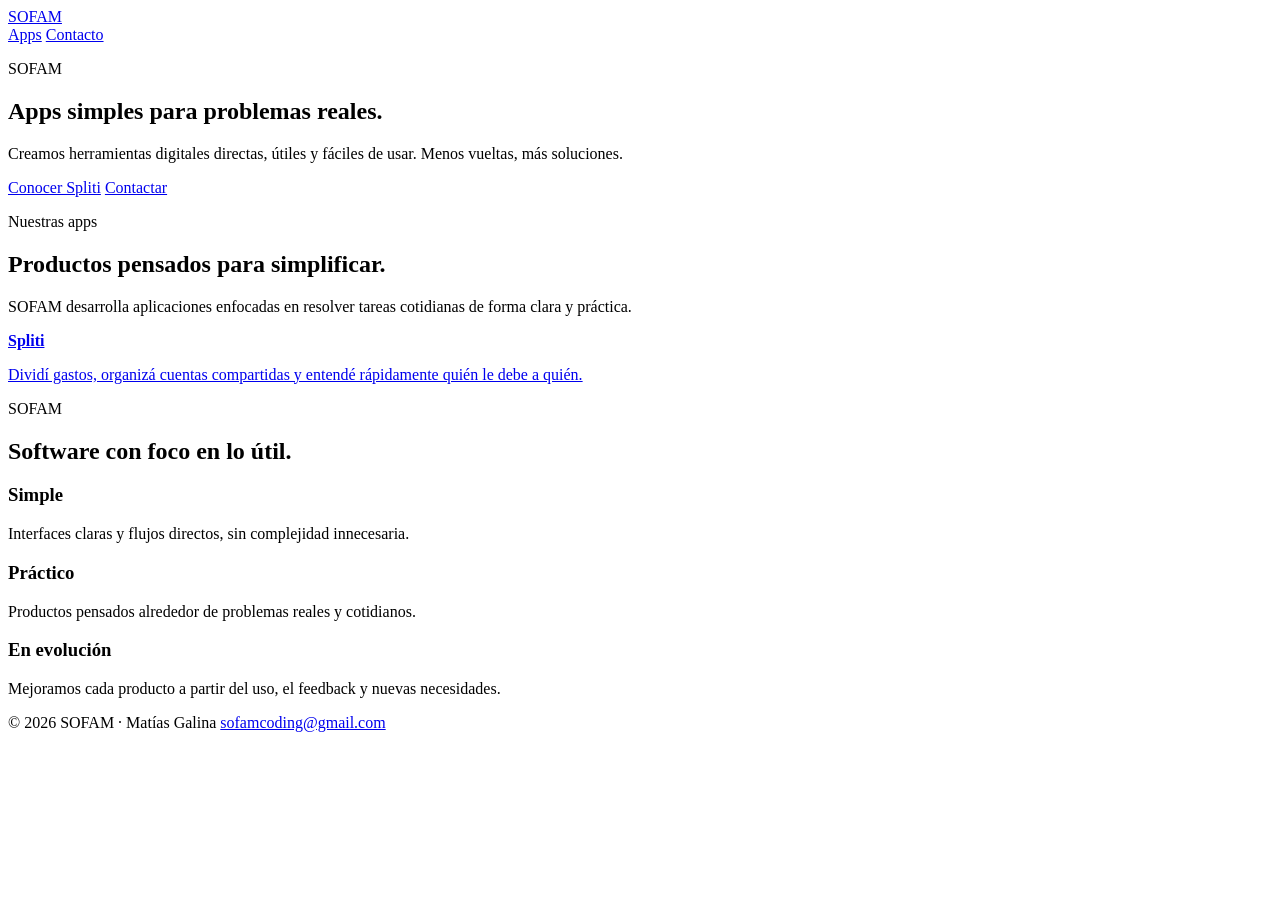
==== index.html @ 897d7018 "Add files via upload" ====
<!doctype html>
<html lang="es">
<head>
  <meta charset="utf-8">
  <meta name="viewport" content="width=device-width, initial-scale=1">
  <title>SOFAM — Apps simples para problemas reales</title>
  <meta name="description" content="SOFAM crea apps simples para problemas reales. Conocé Spliti y nuestras próximas aplicaciones.">
  <link rel="canonical" href="https://sofam.com.ar/">
  <link rel="stylesheet" href="./assets/styles.css">
</head>
<body>
  <header class="site-header">
    <div class="container nav">
      <a class="brand" href="./" aria-label="SOFAM inicio"><span class="brand-mark" aria-hidden="true"></span>SOFAM</a>
      <nav class="nav-links" aria-label="Navegación principal">
        <a href="#apps">Apps</a>
        <a class="hide-mobile" href="mailto:sofamcoding@gmail.com">Contacto</a>
      </nav>
    </div>
  </header>

  <main>
    <section class="hero">
      <div class="container hero-grid">
        <div>
          <p class="eyebrow">SOFAM</p>
          <h1>Apps simples para problemas reales.</h1>
          <p class="lead">Creamos herramientas digitales directas, útiles y fáciles de usar. Menos vueltas, más soluciones.</p>
          <div class="actions">
            <a class="button primary" href="./spliti/">Conocer Spliti</a>
            <a class="button" href="mailto:sofamcoding@gmail.com">Contactar</a>
          </div>
        </div>
        <div class="hero-card" aria-hidden="true">
          <div class="mini-app">
            <div class="mini-logo"></div>
            <div class="mini-line"></div>
            <div class="mini-line short"></div>
            <div class="mini-line"></div>
            <div class="mini-chip"></div>
          </div>
        </div>
      </div>
    </section>

    <section class="section soft" id="apps">
      <div class="container">
        <p class="eyebrow">Nuestras apps</p>
        <h2>Productos pensados para simplificar.</h2>
        <p class="section-copy">SOFAM desarrolla aplicaciones enfocadas en resolver tareas cotidianas de forma clara y práctica.</p>

        <a class="app-card" href="./spliti/">
          <span class="app-icon" aria-hidden="true"></span>
          <span>
            <strong>Spliti</strong>
            <p>Dividí gastos, organizá cuentas compartidas y entendé rápidamente quién le debe a quién.</p>
          </span>
        </a>
      </div>
    </section>

    <section class="section">
      <div class="container">
        <p class="eyebrow">SOFAM</p>
        <h2>Software con foco en lo útil.</h2>
        <div class="cards">
          <article class="card"><h3>Simple</h3><p>Interfaces claras y flujos directos, sin complejidad innecesaria.</p></article>
          <article class="card"><h3>Práctico</h3><p>Productos pensados alrededor de problemas reales y cotidianos.</p></article>
          <article class="card"><h3>En evolución</h3><p>Mejoramos cada producto a partir del uso, el feedback y nuevas necesidades.</p></article>
        </div>
      </div>
    </section>
  </main>

  <footer class="footer">
    <div class="container footer-inner">
      <span>© 2026 SOFAM · Matías Galina</span>
      <span><a href="mailto:sofamcoding@gmail.com">sofamcoding@gmail.com</a></span>
    </div>
  </footer>
</body>
</html>
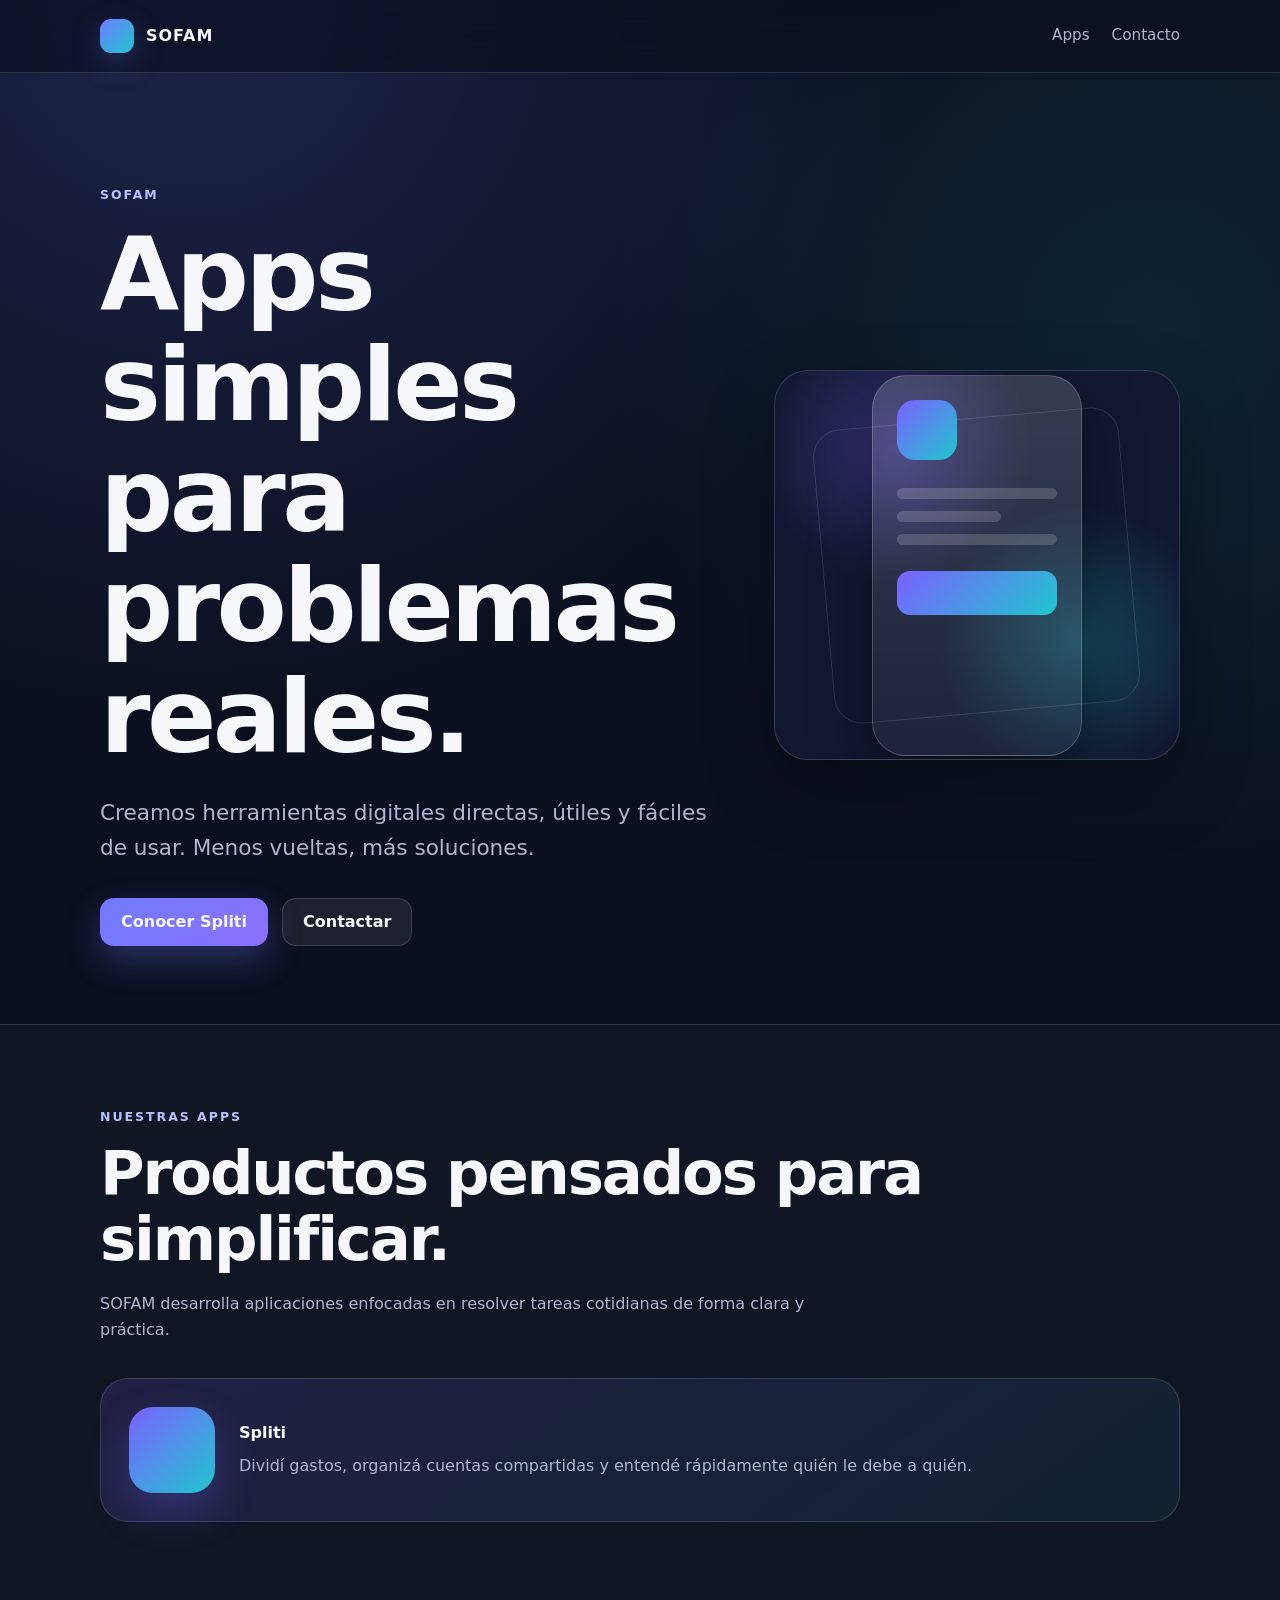
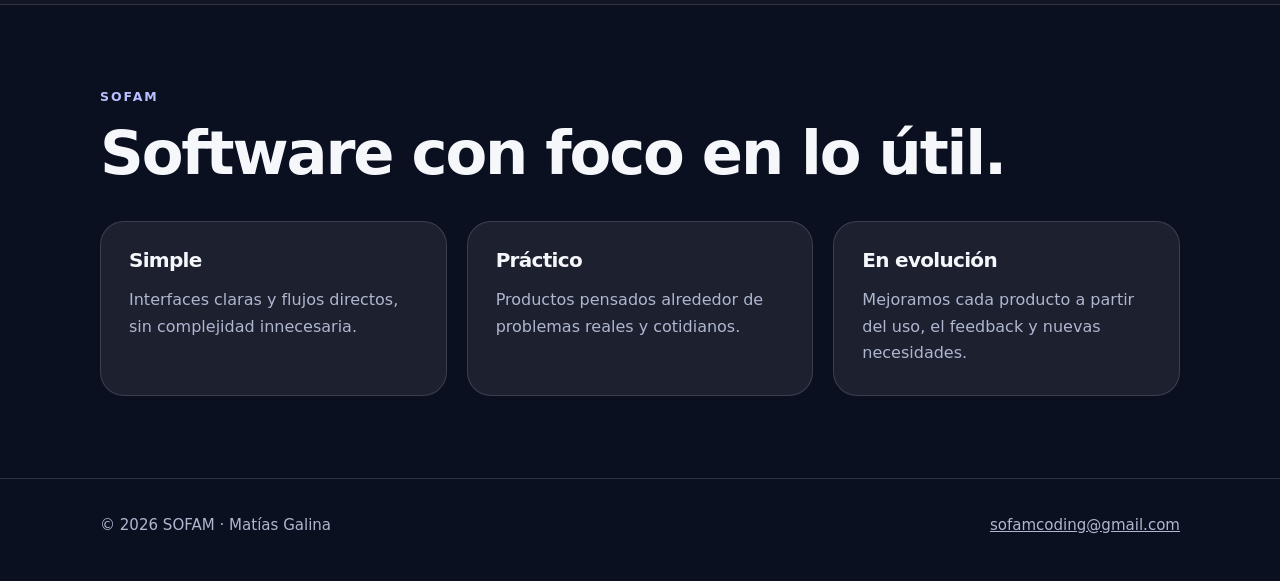
==== commit 33377e5a: "Organize SOFAM and Spliti public pages" ====
--- a/index.html
+++ b/index.html
@@ -6,12 +6,12 @@
   <title>SOFAM — Apps simples para problemas reales</title>
   <meta name="description" content="SOFAM crea apps simples para problemas reales. Conocé Spliti y nuestras próximas aplicaciones.">
   <link rel="canonical" href="https://sofam.com.ar/">
-  <link rel="stylesheet" href="./assets/styles.css">
+  <link rel="stylesheet" href="/assets/styles.css">
 </head>
 <body>
   <header class="site-header">
     <div class="container nav">
-      <a class="brand" href="./" aria-label="SOFAM inicio"><span class="brand-mark" aria-hidden="true"></span>SOFAM</a>
+      <a class="brand" href="https://sofam.com.ar/" aria-label="SOFAM inicio"><span class="brand-mark" aria-hidden="true"></span>SOFAM</a>
       <nav class="nav-links" aria-label="Navegación principal">
         <a href="#apps">Apps</a>
         <a class="hide-mobile" href="mailto:sofamcoding@gmail.com">Contacto</a>
@@ -27,7 +27,7 @@
           <h1>Apps simples para problemas reales.</h1>
           <p class="lead">Creamos herramientas digitales directas, útiles y fáciles de usar. Menos vueltas, más soluciones.</p>
           <div class="actions">
-            <a class="button primary" href="./spliti/">Conocer Spliti</a>
+            <a class="button primary" href="https://sofam.com.ar/spliti/">Conocer Spliti</a>
             <a class="button" href="mailto:sofamcoding@gmail.com">Contactar</a>
           </div>
         </div>
@@ -49,7 +49,7 @@
         <h2>Productos pensados para simplificar.</h2>
         <p class="section-copy">SOFAM desarrolla aplicaciones enfocadas en resolver tareas cotidianas de forma clara y práctica.</p>
 
-        <a class="app-card" href="./spliti/">
+        <a class="app-card" href="https://sofam.com.ar/spliti/">
           <span class="app-icon" aria-hidden="true"></span>
           <span>
             <strong>Spliti</strong>
--- a/assets/styles.css
+++ b/assets/styles.css
@@ -0,0 +1,211 @@
+:root {
+  --bg: #0b1020;
+  --bg-soft: #111830;
+  --surface: rgba(255,255,255,.07);
+  --surface-strong: rgba(255,255,255,.11);
+  --text: #f6f7fb;
+  --muted: #aeb7cf;
+  --line: rgba(255,255,255,.14);
+  --sofam: #6f7cff;
+  --spliti-a: #7b61ff;
+  --spliti-b: #20c6cf;
+  --accent: #b9c0ff;
+  --shadow: 0 28px 70px rgba(0,0,0,.28);
+  --radius: 24px;
+  --max: 1080px;
+}
+
+* { box-sizing: border-box; }
+html { scroll-behavior: smooth; }
+body {
+  margin: 0;
+  font-family: Inter, ui-sans-serif, system-ui, -apple-system, BlinkMacSystemFont, "Segoe UI", sans-serif;
+  background:
+    radial-gradient(circle at 15% 0%, rgba(111,124,255,.18), transparent 30%),
+    radial-gradient(circle at 90% 15%, rgba(32,198,207,.11), transparent 25%),
+    var(--bg);
+  color: var(--text);
+  line-height: 1.65;
+}
+
+a { color: inherit; }
+img { max-width: 100%; }
+
+.container { width: min(var(--max), calc(100% - 40px)); margin: 0 auto; }
+
+.site-header {
+  position: sticky;
+  top: 0;
+  z-index: 20;
+  backdrop-filter: blur(18px);
+  background: rgba(11,16,32,.72);
+  border-bottom: 1px solid var(--line);
+}
+.nav {
+  min-height: 72px;
+  display: flex;
+  align-items: center;
+  justify-content: space-between;
+  gap: 24px;
+}
+.brand {
+  display: inline-flex;
+  align-items: center;
+  gap: 12px;
+  text-decoration: none;
+  font-weight: 800;
+  letter-spacing: .06em;
+}
+.brand-mark {
+  width: 34px;
+  height: 34px;
+  border-radius: 11px;
+  background: linear-gradient(135deg, var(--sofam), var(--spliti-b));
+  box-shadow: 0 10px 30px rgba(111,124,255,.28);
+}
+.nav-links { display: flex; align-items: center; gap: 22px; }
+.nav-links a { color: var(--muted); text-decoration: none; font-size: .95rem; }
+.nav-links a:hover { color: var(--text); }
+
+.hero { padding: 112px 0 78px; }
+.hero-grid { display: grid; grid-template-columns: 1.2fr .8fr; align-items: center; gap: 64px; }
+.eyebrow {
+  margin: 0 0 14px;
+  color: var(--accent);
+  text-transform: uppercase;
+  letter-spacing: .16em;
+  font-size: .78rem;
+  font-weight: 800;
+}
+h1, h2, h3 { line-height: 1.08; letter-spacing: -.035em; margin-top: 0; }
+h1 { font-size: clamp(3rem, 8vw, 6.6rem); margin-bottom: 22px; }
+h2 { font-size: clamp(2rem, 5vw, 3.8rem); margin-bottom: 18px; }
+h3 { font-size: 1.25rem; margin-bottom: 10px; }
+.lead { font-size: clamp(1.08rem, 2vw, 1.35rem); color: var(--muted); max-width: 660px; }
+.actions { display: flex; gap: 14px; flex-wrap: wrap; margin-top: 32px; }
+.button {
+  display: inline-flex;
+  align-items: center;
+  justify-content: center;
+  min-height: 48px;
+  padding: 0 20px;
+  border-radius: 14px;
+  border: 1px solid var(--line);
+  text-decoration: none;
+  font-weight: 750;
+  background: var(--surface);
+}
+.button.primary {
+  border-color: transparent;
+  background: linear-gradient(135deg, var(--sofam), #8c6fff);
+  box-shadow: 0 14px 34px rgba(111,124,255,.3);
+}
+.button:hover { transform: translateY(-1px); }
+
+.hero-card {
+  min-height: 390px;
+  border: 1px solid var(--line);
+  border-radius: 34px;
+  background:
+    radial-gradient(circle at 30% 20%, rgba(123,97,255,.34), transparent 32%),
+    radial-gradient(circle at 75% 70%, rgba(32,198,207,.28), transparent 34%),
+    var(--bg-soft);
+  box-shadow: var(--shadow);
+  display: grid;
+  place-items: center;
+  position: relative;
+  overflow: hidden;
+}
+.hero-card::after {
+  content: "";
+  position: absolute;
+  inset: 12%;
+  border-radius: 28px;
+  border: 1px solid rgba(255,255,255,.12);
+  transform: rotate(-5deg);
+}
+.mini-app {
+  width: 210px;
+  aspect-ratio: .55;
+  border-radius: 34px;
+  background: linear-gradient(180deg, rgba(255,255,255,.16), rgba(255,255,255,.05));
+  border: 1px solid rgba(255,255,255,.2);
+  box-shadow: 0 25px 60px rgba(0,0,0,.4);
+  padding: 24px;
+  position: relative;
+  z-index: 2;
+}
+.mini-logo {
+  width: 60px; height: 60px; border-radius: 18px;
+  background: linear-gradient(135deg, var(--spliti-a), var(--spliti-b));
+  margin-bottom: 28px;
+}
+.mini-line { height: 11px; border-radius: 99px; background: rgba(255,255,255,.16); margin: 12px 0; }
+.mini-line.short { width: 65%; }
+.mini-chip { margin-top: 26px; width: 100%; height: 44px; border-radius: 13px; background: linear-gradient(135deg, var(--spliti-a), var(--spliti-b)); }
+
+.section { padding: 82px 0; }
+.section.soft { background: rgba(255,255,255,.025); border-block: 1px solid var(--line); }
+.section-copy { max-width: 720px; color: var(--muted); }
+.cards { display: grid; grid-template-columns: repeat(3, 1fr); gap: 20px; margin-top: 34px; }
+.card {
+  border: 1px solid var(--line);
+  border-radius: var(--radius);
+  padding: 28px;
+  background: var(--surface);
+}
+.card p { color: var(--muted); margin-bottom: 0; }
+.app-card {
+  display: grid;
+  grid-template-columns: 86px 1fr;
+  gap: 24px;
+  align-items: center;
+  border: 1px solid var(--line);
+  border-radius: 28px;
+  padding: 28px;
+  background: linear-gradient(145deg, rgba(123,97,255,.14), rgba(32,198,207,.07));
+  text-decoration: none;
+  margin-top: 34px;
+}
+.app-icon { width: 86px; height: 86px; border-radius: 24px; background: linear-gradient(135deg, var(--spliti-a), var(--spliti-b)); box-shadow: 0 18px 40px rgba(123,97,255,.28); }
+.app-card p { color: var(--muted); margin: 6px 0 0; }
+
+.legal-wrap { padding: 72px 0 90px; }
+.legal {
+  max-width: 820px;
+  margin: 0 auto;
+  border: 1px solid var(--line);
+  background: rgba(255,255,255,.04);
+  border-radius: 28px;
+  padding: clamp(26px, 5vw, 54px);
+}
+.legal h1 { font-size: clamp(2.4rem, 7vw, 4.6rem); }
+.legal h2 { font-size: 1.5rem; margin-top: 36px; }
+.legal p, .legal li { color: #c5ccdc; }
+.legal ul { padding-left: 1.2rem; }
+.meta { color: var(--muted); margin-bottom: 34px; }
+.legal-nav { display: flex; gap: 12px; flex-wrap: wrap; margin-top: 36px; }
+
+.footer { border-top: 1px solid var(--line); padding: 34px 0 44px; color: var(--muted); font-size: .94rem; }
+.footer-inner { display: flex; justify-content: space-between; gap: 20px; flex-wrap: wrap; }
+.footer a { color: var(--muted); }
+
+@media (max-width: 820px) {
+  .hero { padding-top: 72px; }
+  .hero-grid { grid-template-columns: 1fr; gap: 40px; }
+  .hero-card { min-height: 320px; }
+  .cards { grid-template-columns: 1fr; }
+  .nav-links { gap: 14px; }
+  .nav-links .hide-mobile { display: none; }
+  .app-card { grid-template-columns: 66px 1fr; }
+  .app-icon { width: 66px; height: 66px; border-radius: 19px; }
+}
+
+@media (max-width: 520px) {
+  .container { width: min(var(--max), calc(100% - 26px)); }
+  .nav { min-height: 64px; }
+  .brand-mark { width: 30px; height: 30px; }
+  .hero { padding: 58px 0 56px; }
+  .section { padding: 60px 0; }
+  .app-card { align-items: start; padding: 22px; }
+}
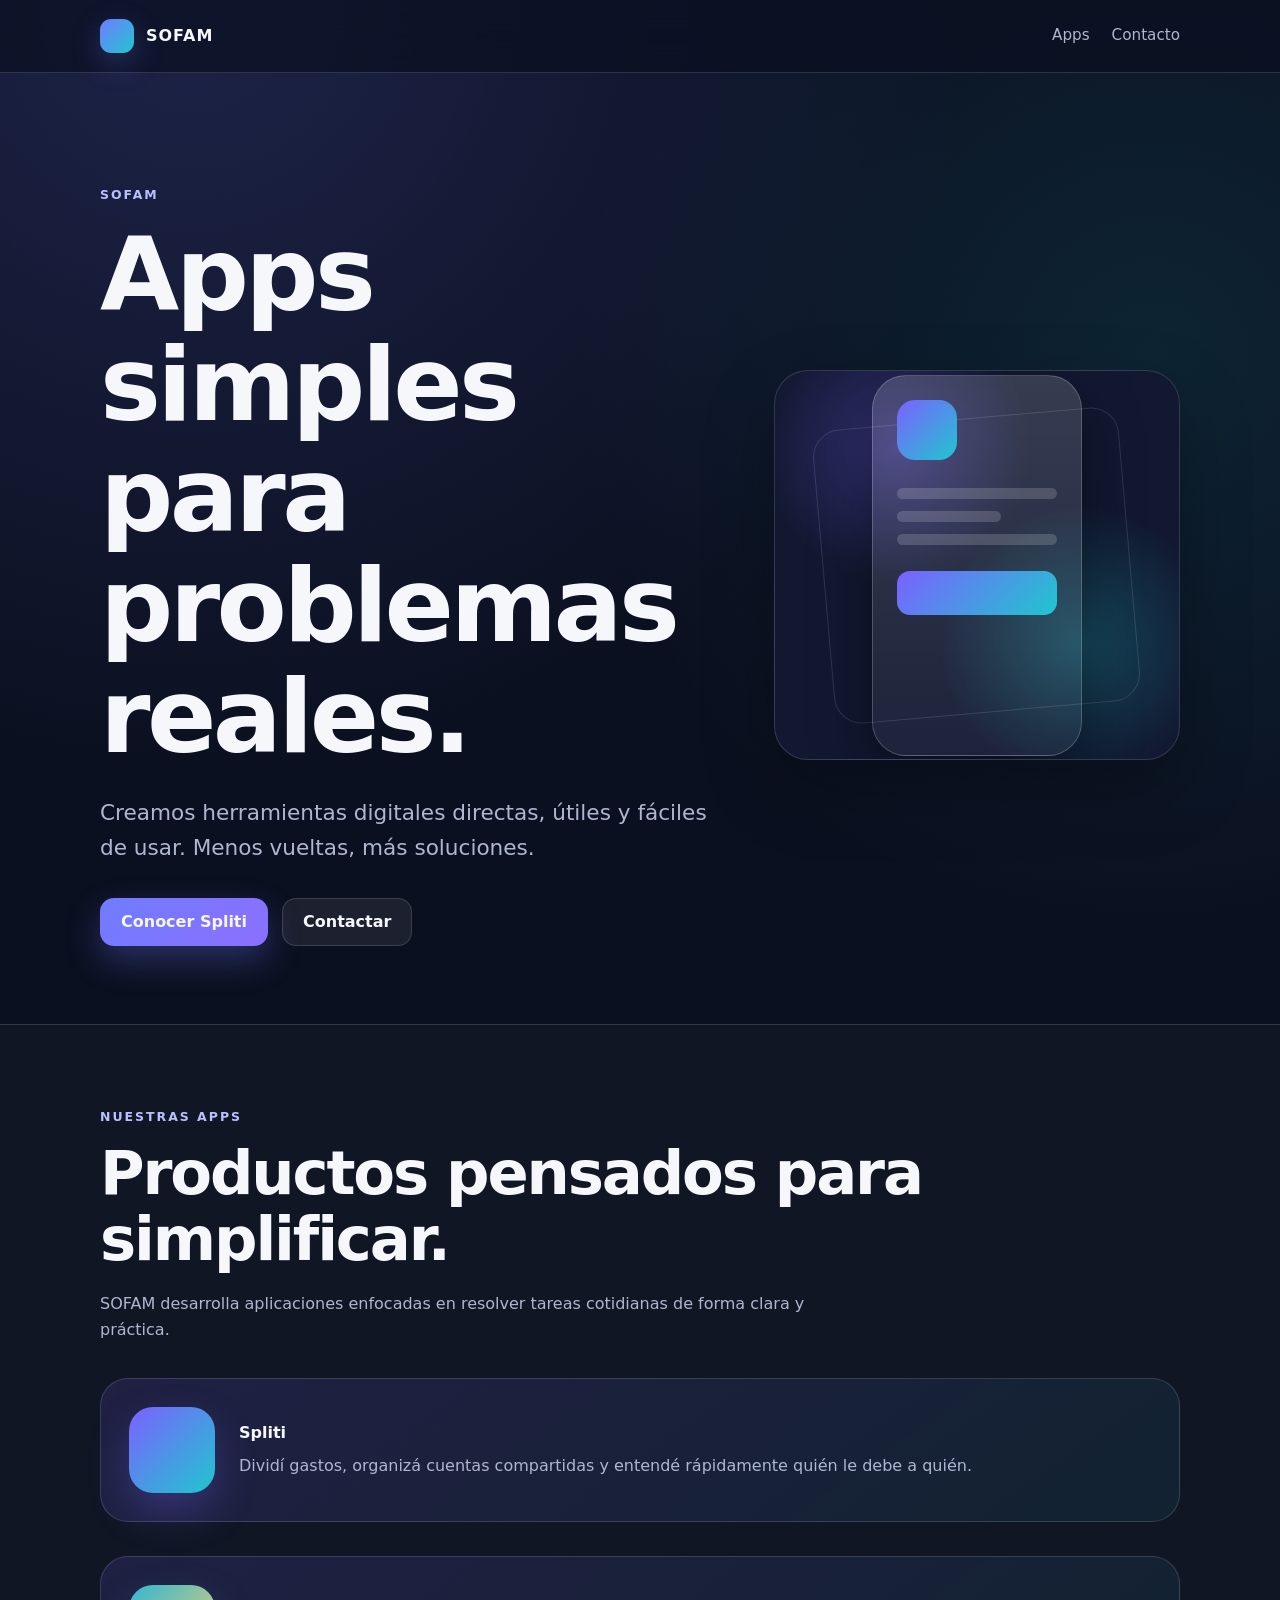
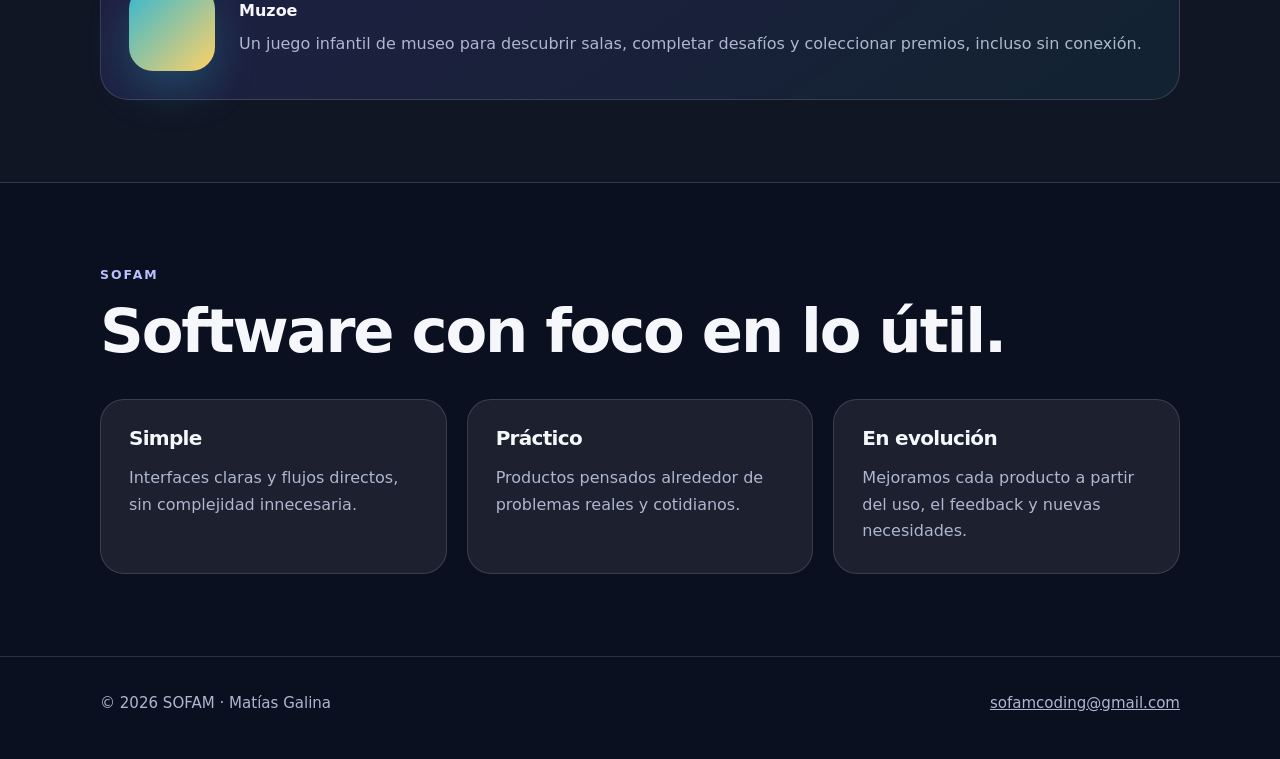
==== commit 7441d2ba: "Add Muzoe legal pages" ====
--- a/index.html
+++ b/index.html
@@ -4,7 +4,7 @@
   <meta charset="utf-8">
   <meta name="viewport" content="width=device-width, initial-scale=1">
   <title>SOFAM — Apps simples para problemas reales</title>
-  <meta name="description" content="SOFAM crea apps simples para problemas reales. Conocé Spliti y nuestras próximas aplicaciones.">
+  <meta name="description" content="SOFAM crea apps simples para problemas reales. Conocé Spliti y Muzoe.">
   <link rel="canonical" href="https://sofam.com.ar/">
   <link rel="stylesheet" href="/assets/styles.css">
 </head>
@@ -56,6 +56,14 @@
             <p>Dividí gastos, organizá cuentas compartidas y entendé rápidamente quién le debe a quién.</p>
           </span>
         </a>
+
+        <a class="app-card" href="https://sofam.com.ar/muzoe/">
+          <span class="app-icon muzoe" aria-hidden="true"></span>
+          <span>
+            <strong>Muzoe</strong>
+            <p>Un juego infantil de museo para descubrir salas, completar desafíos y coleccionar premios, incluso sin conexión.</p>
+          </span>
+        </a>
       </div>
     </section>
 
--- a/assets/styles.css
+++ b/assets/styles.css
@@ -9,6 +9,8 @@
   --sofam: #6f7cff;
   --spliti-a: #7b61ff;
   --spliti-b: #20c6cf;
+  --muzoe-a: #31b7d3;
+  --muzoe-b: #ffd166;
   --accent: #b9c0ff;
   --shadow: 0 28px 70px rgba(0,0,0,.28);
   --radius: 24px;
@@ -168,6 +170,7 @@
   margin-top: 34px;
 }
 .app-icon { width: 86px; height: 86px; border-radius: 24px; background: linear-gradient(135deg, var(--spliti-a), var(--spliti-b)); box-shadow: 0 18px 40px rgba(123,97,255,.28); }
+.app-icon.muzoe { background: linear-gradient(135deg, var(--muzoe-a), var(--muzoe-b)); box-shadow: 0 18px 40px rgba(49,183,211,.25); }
 .app-card p { color: var(--muted); margin: 6px 0 0; }
 
 .legal-wrap { padding: 72px 0 90px; }
